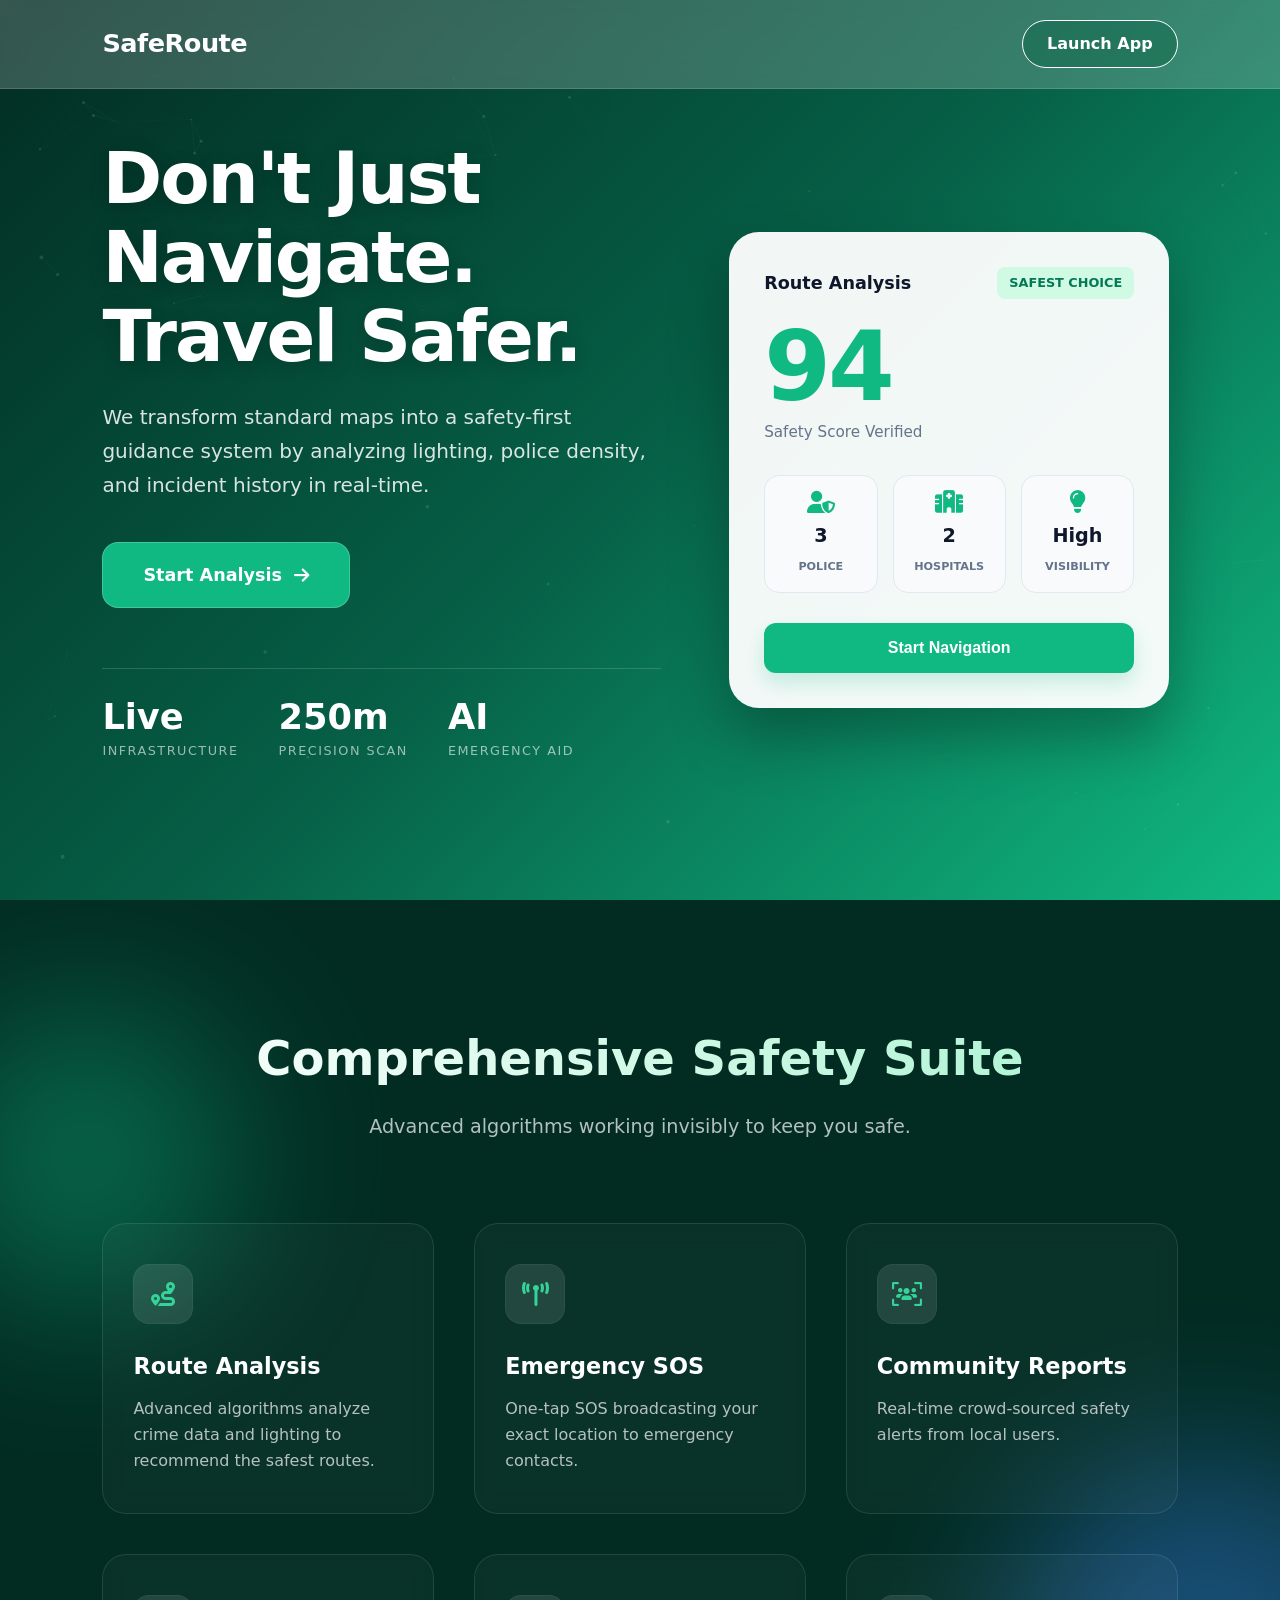
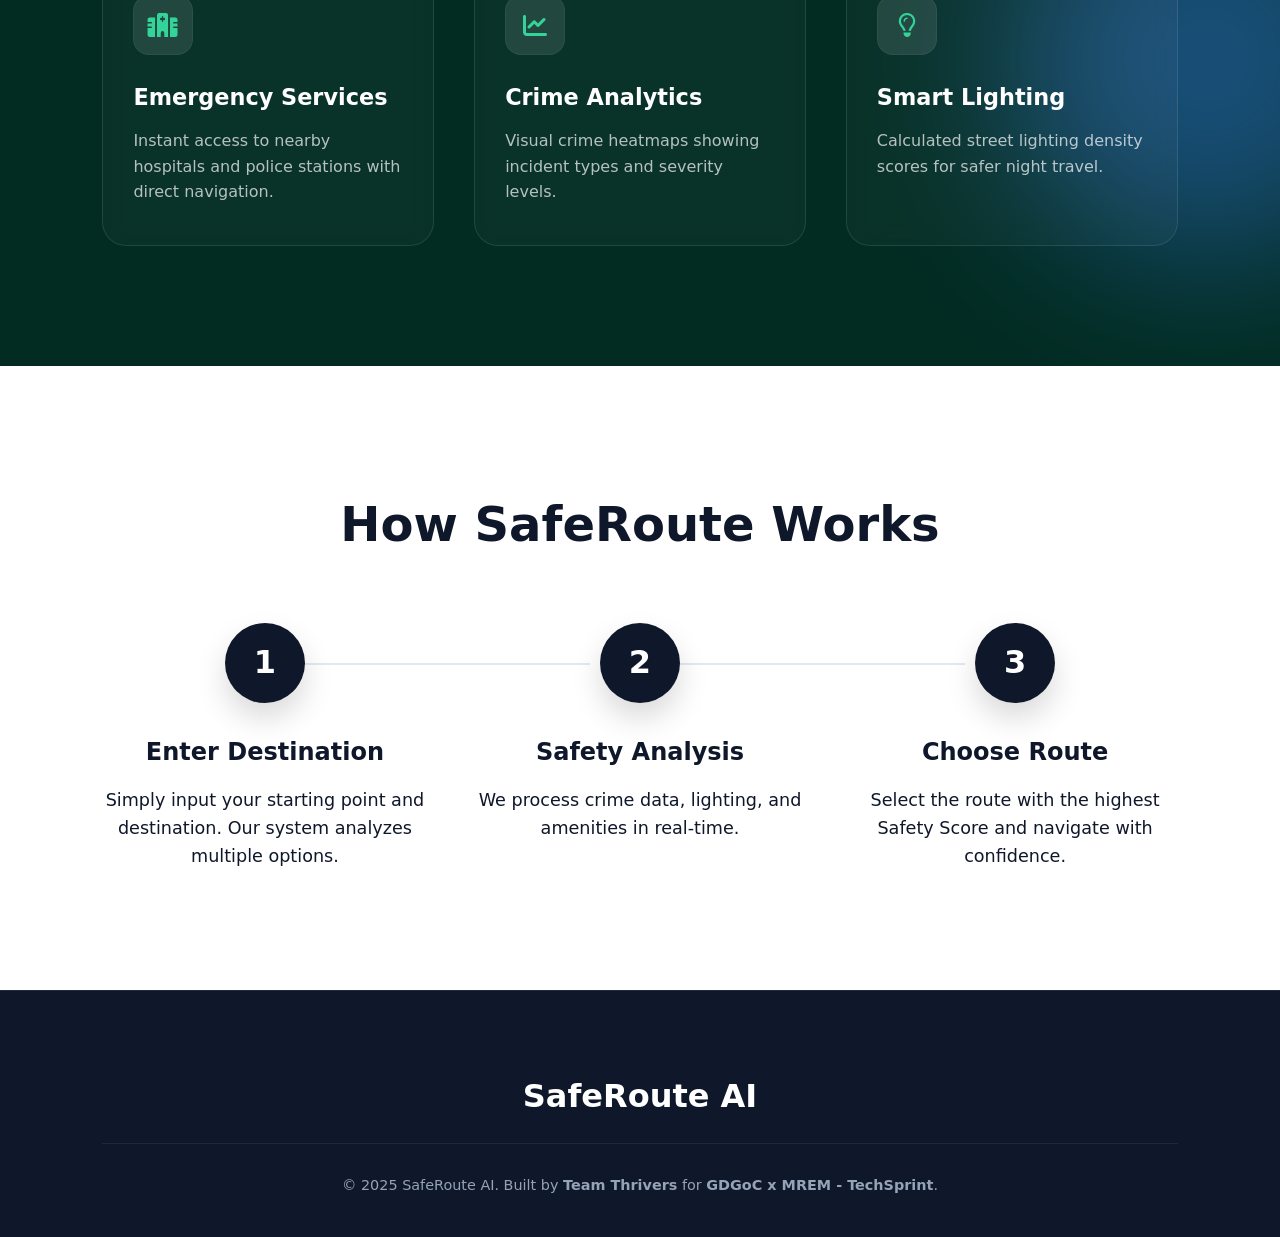
==== frontend/index.html @ 0c59cdfa "VigitPath" ====
<!DOCTYPE html>
<html lang="en">
<head>
    <meta charset="UTF-8">
    <meta name="viewport" content="width=device-width, initial-scale=1.0">
    <title>SafeRoute - Intelligent Safety Navigation</title>
    <link rel="stylesheet" href="https://cdnjs.cloudflare.com/ajax/libs/font-awesome/6.4.0/css/all.min.css">
    <style>
        /* --- 1. PREMIUM VARIABLES & RESET --- */
        :root {
            --primary: #10b981;       /* Emerald 500 */
            --primary-glow: #34d399;  /* Emerald 400 */
            --dark-bg: #064e3b;       /* Emerald 900 */
            --text-white: #ffffff;
            --text-off-white: #f1f5f9;
            --text-dark: #0f172a;
            
            /* Gradients */
            --grad-hero: linear-gradient(135deg, #022c22 0%, #065f46 50%, #10b981 100%);
            --grad-card: linear-gradient(145deg, rgba(255,255,255,0.1), rgba(255,255,255,0.05));
            
            /* Glassmorphism */
            --glass-border: 1px solid rgba(255, 255, 255, 0.15);
            --glass-shadow: 0 8px 32px 0 rgba(0, 0, 0, 0.2);
            --backdrop: blur(12px);
        }

        * { margin: 0; padding: 0; box-sizing: border-box; }

        body {
            font-family: 'Inter', system-ui, -apple-system, sans-serif;
            background: var(--dark-bg);
            color: var(--text-white);
            overflow-x: hidden;
            line-height: 1.6;
        }

        /* --- 2. GLOBAL ANIMATIONS --- */
        @keyframes fadeUpStagger {
            from { opacity: 0; transform: translateY(40px); }
            to { opacity: 1; transform: translateY(0); }
        }

        @keyframes float {
            0%, 100% { transform: translateY(0); }
            50% { transform: translateY(-20px); }
        }

        @keyframes pulse-glow {
            0% { box-shadow: 0 0 0 0 rgba(16, 185, 129, 0.4); }
            70% { box-shadow: 0 0 0 15px rgba(16, 185, 129, 0); }
            100% { box-shadow: 0 0 0 0 rgba(16, 185, 129, 0); }
        }

        @keyframes orb-move {
            0% { transform: translate(0, 0); }
            33% { transform: translate(30px, -50px); }
            66% { transform: translate(-20px, 20px); }
            100% { transform: translate(0, 0); }
        }

        /* --- 3. NAVBAR --- */
        nav {
            position: fixed; top: 0; width: 100%; padding: 20px 8%;
            display: flex; justify-content: space-between; align-items: center;
            z-index: 1000;
            background: rgba(255, 255, 255, 0.2); /* Darker glass for contrast */
            backdrop-filter: var(--backdrop);
            border-bottom: var(--glass-border);
            transition: 0.3s;
        }

        .logo {
            font-size: 1.6rem; font-weight: 800; color: var(--text-white);
            display: flex; align-items: center; gap: 12px; letter-spacing: -0.5px;
        }
        .logo i { color: var(--primary-glow); font-size: 1.5rem; filter: drop-shadow(0 0 8px rgba(52, 211, 153, 0.5)); }

        .nav-btn {
            background: rgba(3, 97, 64, 0.4); color: rgb(255, 255, 255);
            padding: 10px 24px; border-radius: 50px;
            font-weight: 600; text-decoration: none;
            border: 1px solid rgba(255,255,255,1);
            transition: all 0.3s ease;
        }
        .nav-btn:hover { background: var(--text-white); color: var(--primary); transform: scale(1.05); }

        /* --- 4. HERO SECTION (Premium Gradient) --- */
        .hero {
            position: relative;
            min-height: 100vh;
            display: grid; grid-template-columns: 1.1fr 0.9fr;
            align-items: center; gap: 60px;
            padding: 120px 8% 80px;
            background: var(--grad-hero);
            overflow: hidden;
        }

        /* Canvas behind hero */
        #hero-canvas {
            position: absolute; top: 0; left: 0; width: 100%; height: 100%;
            z-index: 0; opacity: 0.4; pointer-events: none;
        }

        .hero-content { z-index: 2; position: relative; }

        .hero h1 {
            font-size: 4.5rem; line-height: 1.1; margin-bottom: 24px;
            font-weight: 800; letter-spacing: -2px;
            text-shadow: 0 4px 20px rgba(0,0,0,0.2);
        }

        .hero p {
            font-size: 1.25rem; color: rgba(255,255,255,0.85); margin-bottom: 40px;
            max-width: 600px; line-height: 1.7; font-weight: 400;
        }

        .cta-btn {
            display: inline-flex; align-items: center; gap: 12px;
            background: var(--primary); color: white;
            padding: 18px 40px; border-radius: 16px;
            font-size: 1.1rem; font-weight: 700; text-decoration: none;
            transition: 0.3s;
            border: 1px solid rgba(255,255,255,0.2);
            animation: pulse-glow 3s infinite;
        }
        .cta-btn:hover { transform: translateY(-4px); background: #059669; }

        .stats-row {
            margin-top: 60px; display: flex; gap: 40px;
            padding-top: 30px; border-top: 1px solid rgba(255,255,255,0.15);
        }
        .stat-item h3 { font-size: 2.2rem; margin: 0; line-height: 1; font-weight: 800; }
        .stat-item p { font-size: 0.8rem; text-transform: uppercase; letter-spacing: 1.5px; opacity: 0.7; margin-top: 5px; }


        /* --- 5. HERO MOCKUP (The White Card) --- */
        .hero-visual {
            z-index: 2; display: flex; justify-content: center;
            animation: float 6s ease-in-out infinite;
        }

        .mockup-card {
            background: rgba(255, 255, 255, 0.95); /* Solid White-ish */
            padding: 35px; border-radius: 30px;
            width: 100%; max-width: 440px;
            box-shadow: 0 30px 60px rgba(0,0,0,0.3);
            color: var(--text-dark); /* Dark text on white card */
        }
        
        .mock-head { display: flex; justify-content: space-between; align-items: center; margin-bottom: 20px; }
        .badge { background: #d1fae5; color: #047857; padding: 6px 12px; border-radius: 8px; font-weight: 700; font-size: 0.8rem; }
        
        .mock-score { font-size: 6rem; font-weight: 900; color: var(--primary); line-height: 1; letter-spacing: -3px; margin-bottom: 5px; }
        .mock-sub { color: #64748b; font-size: 0.95rem; margin-bottom: 30px; }
        
        .mock-stats { display: grid; grid-template-columns: 1fr 1fr 1fr; gap: 15px; margin-bottom: 30px; }
        .ms-item { background: #f8fafc; padding: 15px; border-radius: 15px; text-align: center; border: 1px solid #e2e8f0; }
        .ms-item i { font-size: 1.4rem; color: var(--primary); margin-bottom: 8px; display: block; }
        .ms-item b { display: block; font-size: 1.2rem; }
        .ms-item span { font-size: 0.7rem; color: #64748b; text-transform: uppercase; font-weight: 600; }
        
        .mock-btn-nav { width: 100%; background: var(--primary); color: white; border: none; padding: 16px; border-radius: 12px; font-weight: 700; font-size: 1rem; cursor: pointer; box-shadow: 0 10px 20px rgba(16, 185, 129, 0.2); }


        /* --- 6. FEATURES SECTION (Cascading Animation) --- */
        .features {
            position: relative;
            padding: 120px 8%;
            background: #022c22; /* Darker green base */
            overflow: hidden;
        }

        /* Ambient Orbs Background */
        .orb {
            position: absolute; border-radius: 50%; filter: blur(80px); opacity: 0.4; z-index: 0;
            animation: orb-move 10s infinite alternate;
        }
        .orb-1 { width: 300px; height: 300px; background: #10b981; top: 10%; left: -5%; }
        .orb-2 { width: 400px; height: 400px; background: #3b82f6; bottom: 10%; right: -10%; animation-delay: -5s; }

        .sec-head { text-align: center; margin-bottom: 80px; position: relative; z-index: 2; }
        .sec-head h2 { font-size: 3rem; margin-bottom: 15px; background: linear-gradient(to right, #fff, #a7f3d0); background-clip: text; -webkit-background-clip: text; -webkit-text-fill-color: transparent; }
        .sec-head p { color: rgba(255,255,255,0.7); max-width: 600px; margin: 0 auto; font-size: 1.2rem; }

        .grid {
            display: grid; grid-template-columns: repeat(auto-fit, minmax(320px, 1fr));
            gap: 40px; position: relative; z-index: 2;
        }

        /* Premium Glass Cards */
        .card {
            background: rgba(255, 255, 255, 0.03);
            border: 1px solid rgba(255, 255, 255, 0.1);
            padding: 40px 30px; border-radius: 24px;
            backdrop-filter: blur(10px);
            transition: all 0.4s cubic-bezier(0.175, 0.885, 0.32, 1.275);
            
            /* Initial State for Animation */
            opacity: 0;
            transform: translateY(30px);
        }

        /* Hover Effect */
        .card:hover {
            background: rgba(255, 255, 255, 0.1);
            border-color: var(--primary);
            transform: translateY(-10px) scale(1.02);
            box-shadow: 0 20px 40px rgba(0,0,0,0.3);
        }

        /* Staggered Animation Triggered by JS */
        .grid.active .card { animation: fadeUpStagger 0.8s forwards; }
        .grid.active .card:nth-child(1) { animation-delay: 0.1s; }
        .grid.active .card:nth-child(2) { animation-delay: 0.2s; }
        .grid.active .card:nth-child(3) { animation-delay: 0.3s; }
        .grid.active .card:nth-child(4) { animation-delay: 0.4s; }
        .grid.active .card:nth-child(5) { animation-delay: 0.5s; }
        .grid.active .card:nth-child(6) { animation-delay: 0.6s; }

        .icon-box {
            width: 60px; height: 60px; background: rgba(255,255,255,0.1); border-radius: 16px;
            display: flex; align-items: center; justify-content: center; margin-bottom: 25px;
            font-size: 1.5rem; color: var(--primary-glow); border: 1px solid rgba(255,255,255,0.05);
        }

        .card h3 { font-size: 1.4rem; margin-bottom: 12px; color: white; }
        .card p { color: rgba(255,255,255,0.7); font-size: 1rem; line-height: 1.6; }


        /* --- 7. HOW IT WORKS (Modern & Clean) --- */
        .steps {
            padding: 120px 8%;
            background: #ffffff; /* Contrast break - Clean White */
            color: var(--text-dark);
            position: relative;
        }

        .steps-head h2 { font-size: 3rem; color: var(--text-dark); margin-bottom: 60px; text-align: center; font-weight: 800; }

        .steps-container { display: flex; justify-content: center; gap: 50px; flex-wrap: wrap; }
        
        .step-item { 
            flex: 1; min-width: 280px; text-align: center; position: relative; 
            opacity: 0; transform: translateY(30px); transition: 0.6s ease;
        }
        .steps.active .step-item { opacity: 1; transform: translateY(0); }
        .steps.active .step-item:nth-child(1) { transition-delay: 0.1s; }
        .steps.active .step-item:nth-child(2) { transition-delay: 0.3s; }
        .steps.active .step-item:nth-child(3) { transition-delay: 0.5s; }

        .step-circle {
            width: 80px; height: 80px;
            background: var(--text-dark); color: white;
            font-size: 2rem; font-weight: 700; border-radius: 50%;
            display: flex; align-items: center; justify-content: center;
            margin: 0 auto 30px; position: relative; z-index: 2;
            box-shadow: 0 15px 30px rgba(0,0,0,0.15);
        }
        
        .step-item::after {
            content: ''; position: absolute; top: 40px; left: 50%; width: 100%; height: 2px;
            background: #e2e8f0; z-index: 1;
        }
        .step-item:last-child::after { display: none; }

        .step-item h4 { font-size: 1.5rem; margin-bottom: 15px; font-weight: 700; }
        .step-item p { color: var(--text-muted); font-size: 1.1rem; }


        /* --- 8. FOOTER --- */
        footer {
            background: #0f172a; color: #94a3b8;
            padding: 80px 8% 40px; text-align: center; border-top: 1px solid #1e293b;
        }
        .f-logo { font-size: 2rem; color: white; margin-bottom: 0px; display: inline-block; font-weight: 800; }
        .copyright { border-top: 1px solid #1e293b; padding-top: 30px; margin-top: 20px; font-size: 0.9rem; }

        /* Responsive */
        @media (max-width: 968px) {
            .hero { grid-template-columns: 1fr; text-align: center; padding-top: 140px; }
            .hero h1 { font-size: 3rem; }
            .stats-row { justify-content: center; }
            .step-item::after { display: none; }
            .hero-visual { display: none; } /* Hide mockup on small mobile for space */
        }
        @media (min-width: 969px) {
             .hero-visual { display: flex; }
        }
    </style>
</head>
<body>

    <nav>
        <div class="logo">
            SafeRoute
        </div>
        <a href="app.html" class="nav-btn">Launch App</a>
    </nav>

    <section class="hero">
        <canvas id="hero-canvas"></canvas>
        
        <div class="hero-content">
            <h1>Don't Just Navigate. <br> Travel Safer.</h1>
            <p>We transform standard maps into a safety-first guidance system by analyzing lighting, police density, and incident history in real-time.</p>
            
            <a href="app.html" class="cta-btn">
                Start Analysis <i class="fa-solid fa-arrow-right"></i>
            </a>

            <div class="stats-row">
                <div class="stat-item">
                    <h3>Live</h3>
                    <p>Infrastructure</p>
                </div>
                <div class="stat-item">
                    <h3>250m</h3>
                    <p>Precision Scan</p>
                </div>
                <div class="stat-item">
                    <h3>AI</h3>
                    <p>Emergency Aid</p>
                </div>
            </div>
        </div>

        <div class="hero-visual">
            <div class="mockup-card">
                <div class="mock-head">
                    <span style="font-weight: 700; font-size: 1.1rem;">Route Analysis</span>
                    <span class="badge">SAFEST CHOICE</span>
                </div>
                
                <div class="mock-score">94</div>
                <div class="mock-sub">Safety Score Verified</div>

                <div class="mock-stats">
                    <div class="ms-item">
                        <i class="fa-solid fa-user-shield"></i>
                        <b>3</b>
                        <span>Police</span>
                    </div>
                    <div class="ms-item">
                        <i class="fa-solid fa-hospital"></i>
                        <b>2</b>
                        <span>Hospitals</span>
                    </div>
                    <div class="ms-item">
                        <i class="fa-solid fa-lightbulb"></i>
                        <b>High</b>
                        <span>Visibility</span>
                    </div>
                </div>

                <button class="mock-btn-nav" onclick="window.location.href='app.html'">Start Navigation</button>
            </div>
        </div>
    </section>

    <section class="features reveal-trigger">
        <div class="orb orb-1"></div>
        <div class="orb orb-2"></div>

        <div class="sec-head">
            <h2>Comprehensive Safety Suite</h2>
            <p>Advanced algorithms working invisibly to keep you safe.</p>
        </div>

        <div class="grid">
            <div class="card">
                <div class="icon-box"><i class="fa-solid fa-route"></i></div>
                <h3>Route Analysis</h3>
                <p>Advanced algorithms analyze crime data and lighting to recommend the safest routes.</p>
            </div>
            <div class="card">
                <div class="icon-box"><i class="fa-solid fa-tower-broadcast"></i></div>
                <h3>Emergency SOS</h3>
                <p>One-tap SOS broadcasting your exact location to emergency contacts.</p>
            </div>
            <div class="card">
                <div class="icon-box"><i class="fa-solid fa-users-viewfinder"></i></div>
                <h3>Community Reports</h3>
                <p>Real-time crowd-sourced safety alerts from local users.</p>
            </div>
            <div class="card">
                <div class="icon-box"><i class="fa-solid fa-hospital"></i></div>
                <h3>Emergency Services</h3>
                <p>Instant access to nearby hospitals and police stations with direct navigation.</p>
            </div>
            <div class="card">
                <div class="icon-box"><i class="fa-solid fa-chart-line"></i></div>
                <h3>Crime Analytics</h3>
                <p>Visual crime heatmaps showing incident types and severity levels.</p>
            </div>
            <div class="card">
                <div class="icon-box"><i class="fa-regular fa-lightbulb"></i></div>
                <h3>Smart Lighting</h3>
                <p>Calculated street lighting density scores for safer night travel.</p>
            </div>
        </div>
    </section>

    <section class="steps reveal-trigger">
        <div class="steps-head">
            <h2>How SafeRoute Works</h2>
        </div>
        <div class="steps-container">
            <div class="step-item">
                <div class="step-circle">1</div>
                <h4>Enter Destination</h4>
                <p>Simply input your starting point and destination. Our system analyzes multiple options.</p>
            </div>
            <div class="step-item">
                <div class="step-circle">2</div>
                <h4>Safety Analysis</h4>
                <p>We process crime data, lighting, and amenities in real-time.</p>
            </div>
            <div class="step-item">
                <div class="step-circle">3</div>
                <h4>Choose Route</h4>
                <p>Select the route with the highest Safety Score and navigate with confidence.</p>
            </div>
        </div>
    </section>

    <footer>
        <div class="f-logo">SafeRoute AI</div>
        <div class="copyright">
            &copy; 2025 SafeRoute AI. Built by <strong>Team Thrivers</strong> for <strong>GDGoC x MREM - TechSprint</strong>.
        </div>
    </footer>

    <script>
        // 1. HERO CANVAS ANIMATION (Network Particles)
        const canvas = document.getElementById('hero-canvas');
        const ctx = canvas.getContext('2d');
        let w, h, particles = [];

        function resize() { w = canvas.width = window.innerWidth; h = canvas.height = window.innerHeight; }
        window.addEventListener('resize', resize);
        resize();

        class Particle {
            constructor() {
                this.x = Math.random() * w; this.y = Math.random() * h;
                this.vx = (Math.random() - 0.5) * 0.3; this.vy = (Math.random() - 0.5) * 0.3;
                this.size = Math.random() * 2;
            }
            update() {
                this.x += this.vx; this.y += this.vy;
                if(this.x < 0 || this.x > w) this.vx *= -1;
                if(this.y < 0 || this.y > h) this.vy *= -1;
            }
            draw() {
                ctx.fillStyle = 'rgba(255,255,255,0.3)'; ctx.beginPath();
                ctx.arc(this.x, this.y, this.size, 0, Math.PI*2); ctx.fill();
            }
        }

        function init() { particles = []; for(let i=0; i<60; i++) particles.push(new Particle()); }
        init();

        function animate() {
            ctx.clearRect(0,0,w,h);
            for(let i=0; i<particles.length; i++) {
                let p = particles[i]; p.update(); p.draw();
                for(let j=i+1; j<particles.length; j++) {
                    let p2 = particles[j];
                    let dist = Math.hypot(p.x-p2.x, p.y-p2.y);
                    if(dist < 120) {
                        ctx.strokeStyle = `rgba(255,255,255,${0.1 - dist/1200})`;
                        ctx.beginPath(); ctx.moveTo(p.x, p.y); ctx.lineTo(p2.x, p2.y); ctx.stroke();
                    }
                }
            }
            requestAnimationFrame(animate);
        }
        animate();

        // 2. SCROLL REVEAL ANIMATION (Intersection Observer)
        const observer = new IntersectionObserver((entries) => {
            entries.forEach(entry => {
                if(entry.isIntersecting) {
                    // Add 'active' class to trigger CSS animations
                    entry.target.classList.add('active');
                }
            });
        }, { threshold: 0.15 });

        // Target sections to trigger their children's animations
        document.querySelectorAll('.reveal-trigger, .steps, .grid').forEach(el => observer.observe(el));
    </script>
</body>
</html>
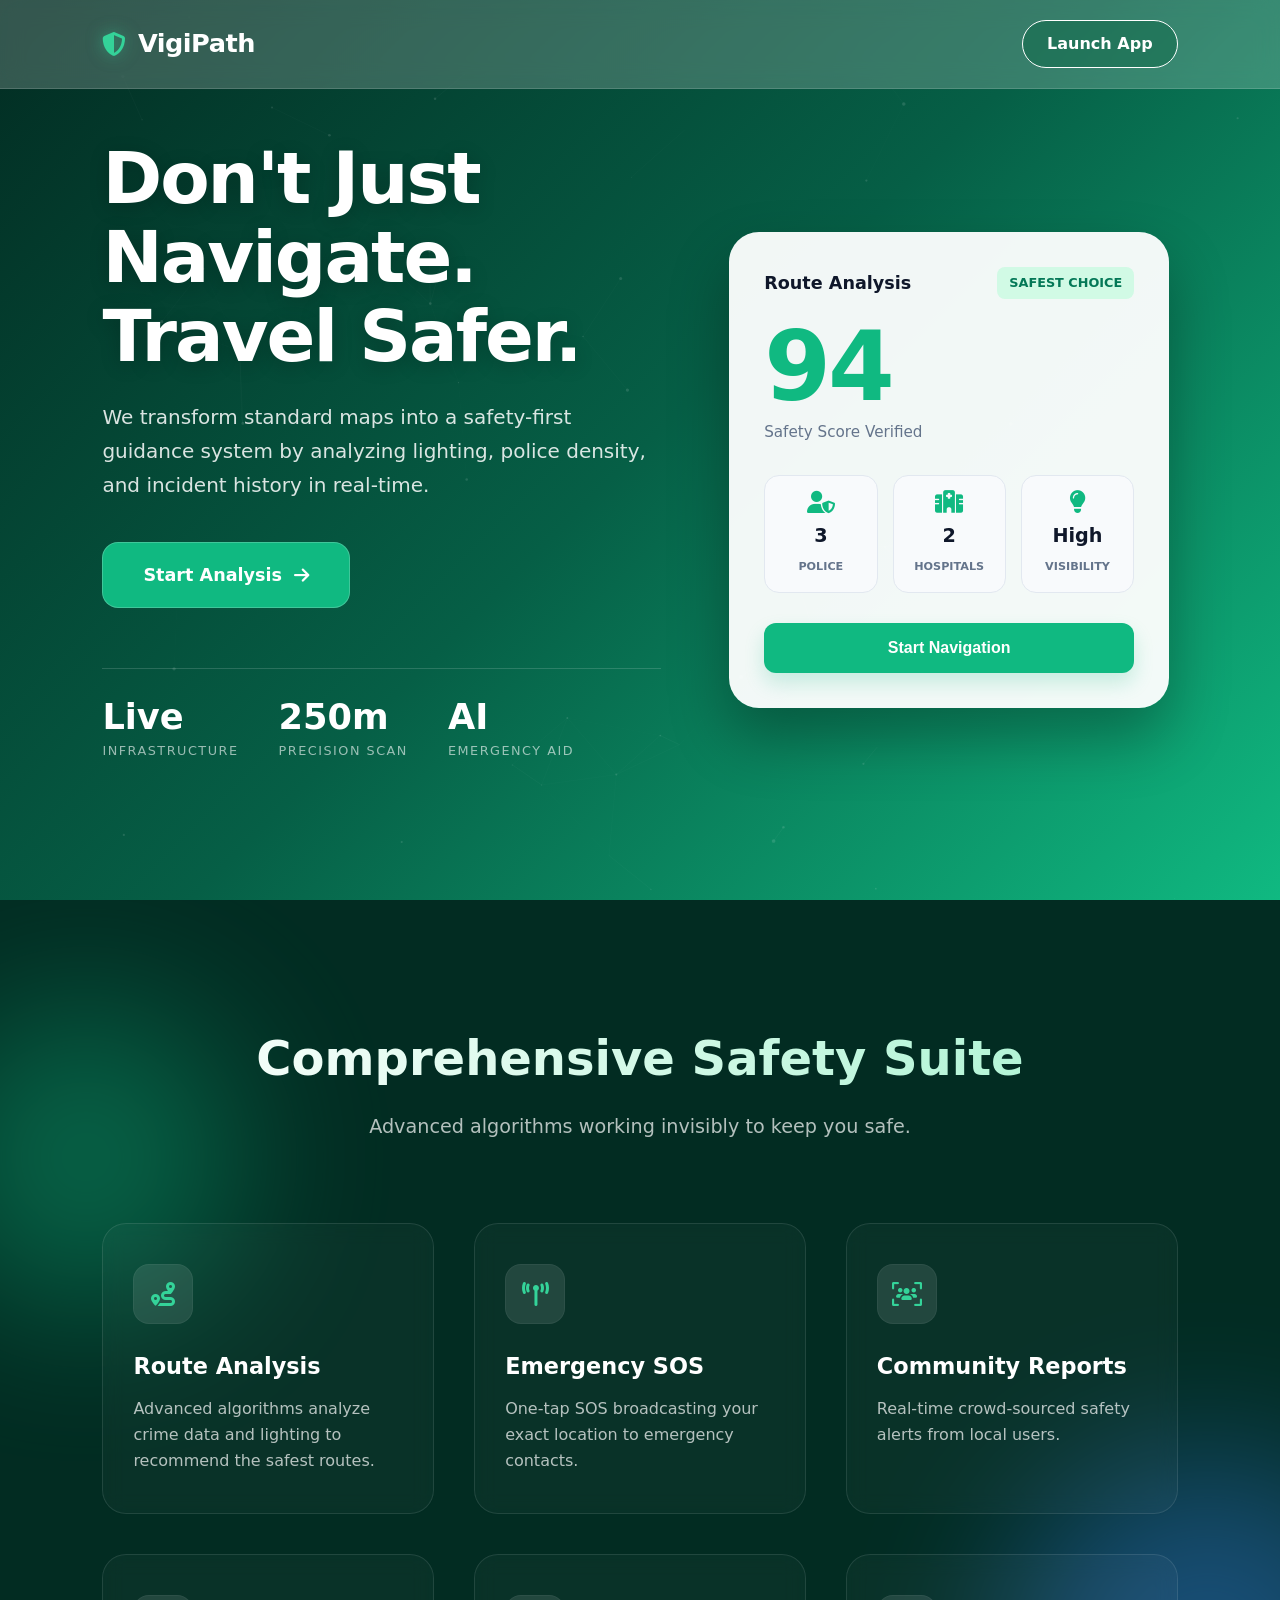
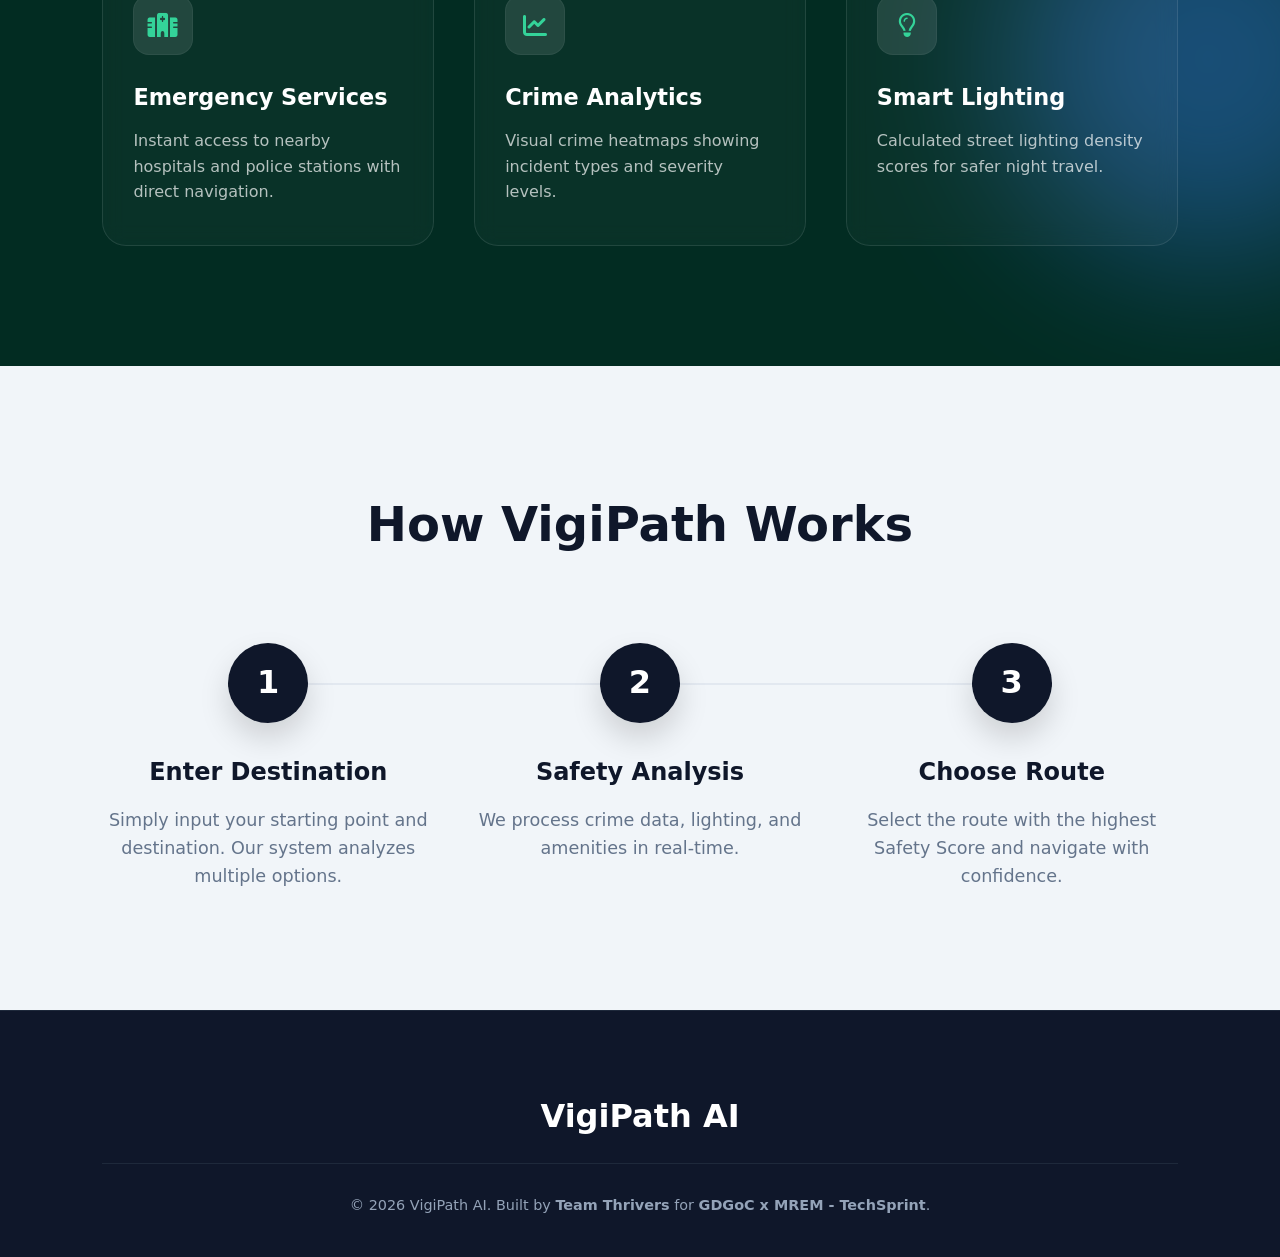
==== commit 58de6b37: "Rebrand to VigiPath, update copyright to 2026, auto-pan map to entered locations, enhance danger hea" ====
--- a/frontend/index.html
+++ b/frontend/index.html
@@ -3,7 +3,7 @@
 <head>
     <meta charset="UTF-8">
     <meta name="viewport" content="width=device-width, initial-scale=1.0">
-    <title>SafeRoute - Intelligent Safety Navigation</title>
+    <title>VigiPath - Intelligent Safety Navigation</title>
     <link rel="stylesheet" href="https://cdnjs.cloudflare.com/ajax/libs/font-awesome/6.4.0/css/all.min.css">
     <style>
         /* --- 1. PREMIUM VARIABLES & RESET --- */
@@ -227,23 +227,22 @@
         .card h3 { font-size: 1.4rem; margin-bottom: 12px; color: white; }
         .card p { color: rgba(255,255,255,0.7); font-size: 1rem; line-height: 1.6; }
 
-
-        /* --- 7. HOW IT WORKS (Modern & Clean) --- */
-        .steps {
-            padding: 120px 8%;
-            background: #ffffff; /* Contrast break - Clean White */
-            color: var(--text-dark);
-            position: relative;
-        }
-
-        .steps-head h2 { font-size: 3rem; color: var(--text-dark); margin-bottom: 60px; text-align: center; font-weight: 800; }
-
-        .steps-container { display: flex; justify-content: center; gap: 50px; flex-wrap: wrap; }
-        
-        .step-item { 
-            flex: 1; min-width: 280px; text-align: center; position: relative; 
-            opacity: 0; transform: translateY(30px); transition: 0.6s ease;
-        }
+        /* --- 7. HOW IT WORKS --- */
+        .steps { padding: 120px 8%; background: var(--text-off-white); color: var(--text-dark); position: relative; }
+        .steps-head { text-align: center; margin-bottom: 80px; }
+        .steps-head h2 { font-size: 3rem; font-weight: 800; color: var(--text-dark); }
+
+        .steps-container {
+            display: grid; grid-template-columns: repeat(3, 1fr); gap: 40px;
+            max-width: 1200px; margin: 0 auto; position: relative;
+        }
+
+        .step-item {
+            text-align: center; position: relative;
+            opacity: 0; transform: translateY(30px);
+            transition: all 0.6s ease;
+        }
+
         .steps.active .step-item { opacity: 1; transform: translateY(0); }
         .steps.active .step-item:nth-child(1) { transition-delay: 0.1s; }
         .steps.active .step-item:nth-child(2) { transition-delay: 0.3s; }
@@ -265,7 +264,7 @@
         .step-item:last-child::after { display: none; }
 
         .step-item h4 { font-size: 1.5rem; margin-bottom: 15px; font-weight: 700; }
-        .step-item p { color: var(--text-muted); font-size: 1.1rem; }
+        .step-item p { color: #64748b; font-size: 1.1rem; }
 
 
         /* --- 8. FOOTER --- */
@@ -293,7 +292,7 @@
 
     <nav>
         <div class="logo">
-            SafeRoute
+            <i class="fa-solid fa-shield-halved"></i> VigiPath
         </div>
         <a href="app.html" class="nav-btn">Launch App</a>
     </nav>
@@ -403,7 +402,7 @@
 
     <section class="steps reveal-trigger">
         <div class="steps-head">
-            <h2>How SafeRoute Works</h2>
+            <h2>How VigiPath Works</h2>
         </div>
         <div class="steps-container">
             <div class="step-item">
@@ -425,9 +424,9 @@
     </section>
 
     <footer>
-        <div class="f-logo">SafeRoute AI</div>
+        <div class="f-logo">VigiPath AI</div>
         <div class="copyright">
-            &copy; 2025 SafeRoute AI. Built by <strong>Team Thrivers</strong> for <strong>GDGoC x MREM - TechSprint</strong>.
+            &copy; 2026 VigiPath AI. Built by <strong>Team Thrivers</strong> for <strong>GDGoC x MREM - TechSprint</strong>.
         </div>
     </footer>
 
@@ -482,13 +481,11 @@
         const observer = new IntersectionObserver((entries) => {
             entries.forEach(entry => {
                 if(entry.isIntersecting) {
-                    // Add 'active' class to trigger CSS animations
                     entry.target.classList.add('active');
                 }
             });
         }, { threshold: 0.15 });
 
-        // Target sections to trigger their children's animations
         document.querySelectorAll('.reveal-trigger, .steps, .grid').forEach(el => observer.observe(el));
     </script>
 </body>
